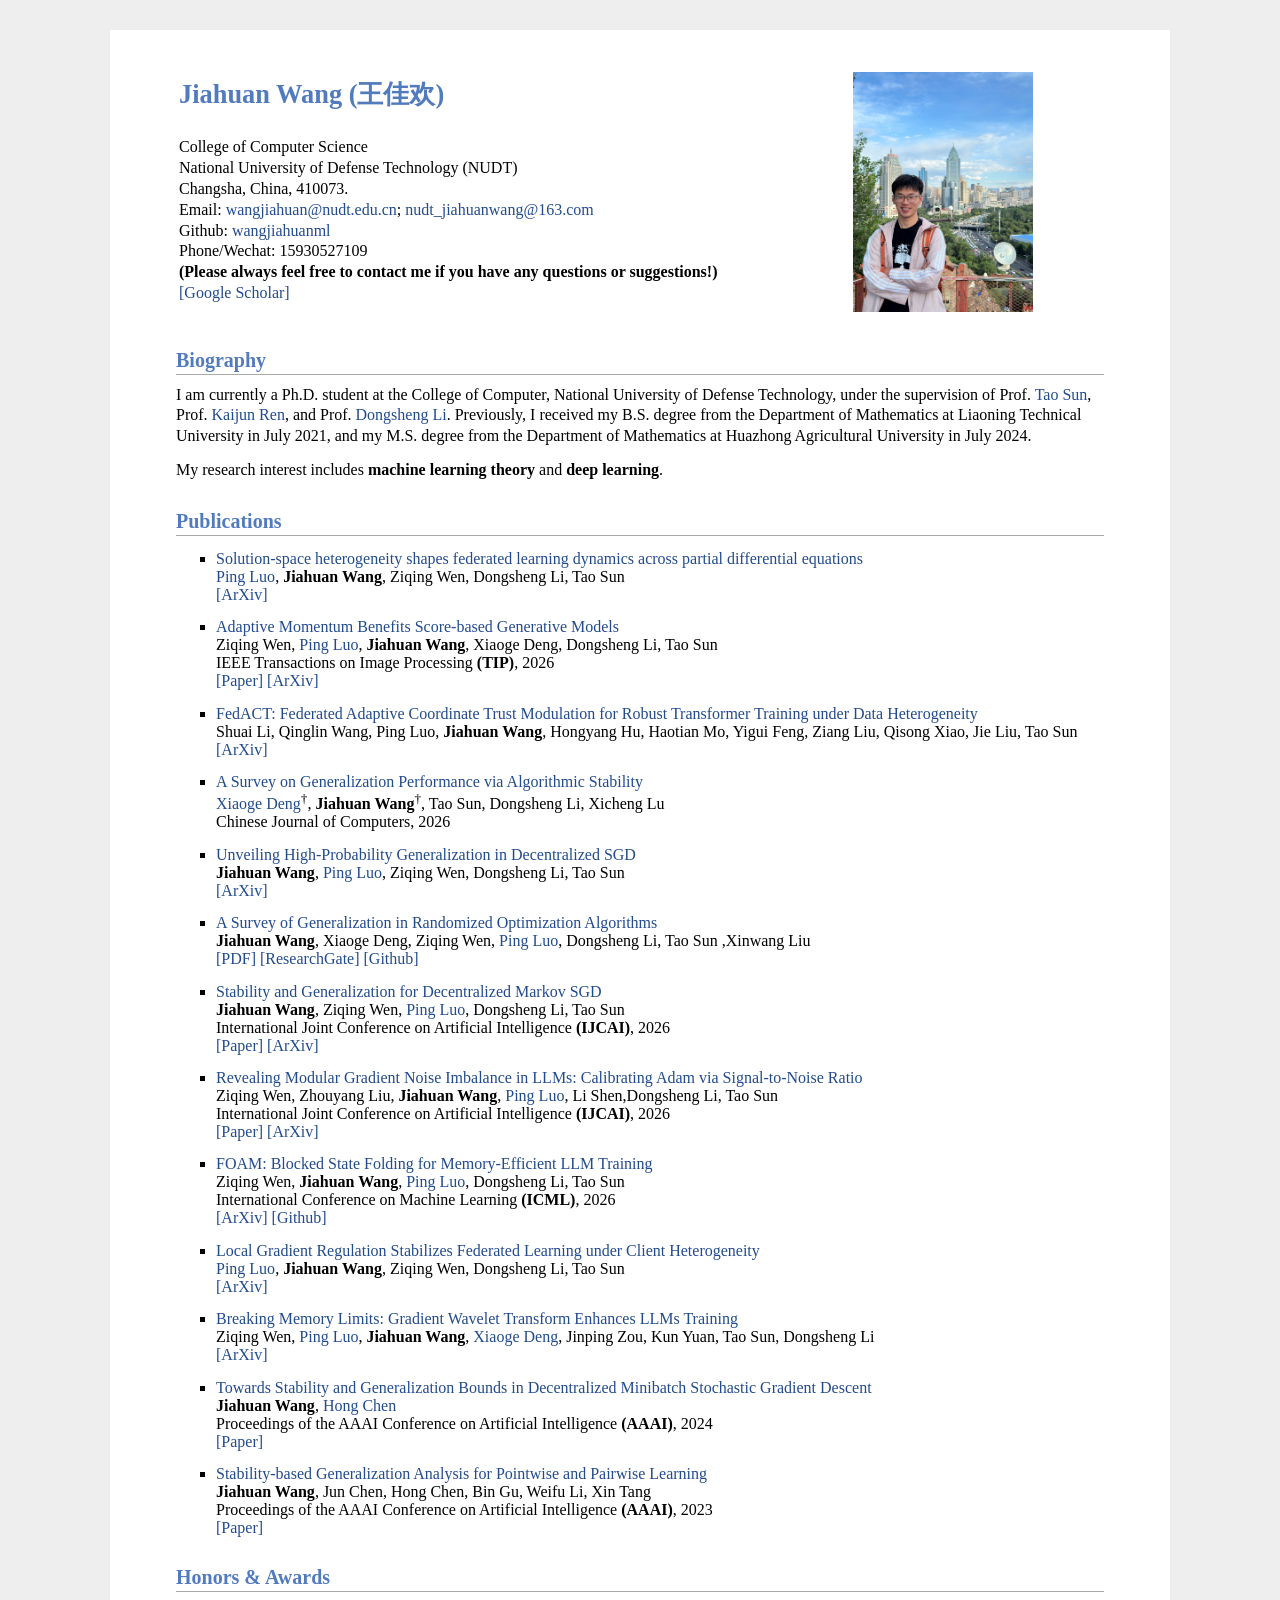
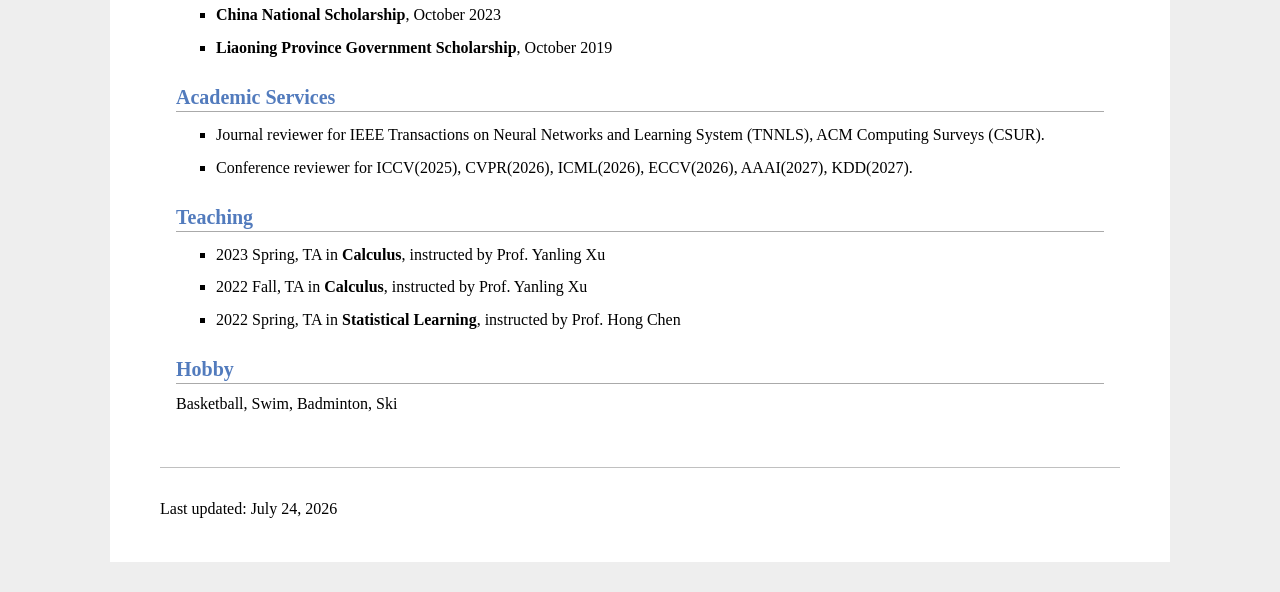
==== index.html @ 077b27b8 "Update index.html" ====
<html>

<head>
	<meta http-equiv="Content-Type" content="text/html; charset=utf-8">
	<meta name="description" content="Home page of Jiahuan Wang">
	<link rel="stylesheet" href="./files/jemdoc.css" type="text/css">
	<title>Jiahuan Wang (王佳欢) - Homepage @NUDT</title>
	<link rel="icon" href="./files/PDL-7.png" type="image/png">
</head>


<body>
	
<div id="layout-content" style="margin-top:25px">

<table><tbody><tr>
    <td width="670">
        <div id="toptitle"><h1>Jiahuan Wang (王佳欢)&nbsp;</h1></div>
        <p>
            College of Computer Science <br>
            National University of Defense Technology (NUDT)<br>
            Changsha, China, 410073. <br>
            Email:  <a href="mailto:wangjiahuan@nudt.edu.cn">wangjiahuan@nudt.edu.cn</a>; <a href="mailto:nudt_jiahuanwang@163.com">nudt_jiahuanwang@163.com</a><br> 
            Github: <a href="https://github.com/wangjiahuanml">wangjiahuanml</a> <br>
            Phone/Wechat: 15930527109 <br>
            <strong> (Please always feel free to contact me if you have any questions or suggestions!) </strong><br>
            <a href="https://scholar.google.com.hk/citations?user=FVa-kdYAAAAJ&hl=zh-CN">[Google Scholar]</a> <br>
        </p>
    </td>

    <td><img src="./files/profile.png" border="0" width="180"></td>
</tr></tbody></table>


<h2>Biography</h2>
    <p> I am currently a Ph.D. student at the College of Computer, National University of Defense Technology, under the supervision of Prof. <a href="https://nudtsuntao1991.github.io">Tao Sun</a>, Prof. <a href="https://www.researchgate.net/profile/Kaijun-Ren"> Kaijun Ren</a>, and Prof. <a href="https://scholar.google.com/citations?user=_WrK108AAAAJ&hl=en"> Dongsheng Li</a>. 
	Previously, I received my B.S. degree from the Department of Mathematics at Liaoning Technical University in July 2021, and my M.S. degree from the Department of Mathematics at Huazhong Agricultural University in July 2024.</p>
    <p>My research interest includes <strong>machine learning theory</strong> and <strong>deep learning</strong>. </p>


<h2>Publications</h2>
<ul>
	<li>
        <a href=''>Solution-space heterogeneity shapes federated learning dynamics across partial differential equations </a> <br>
	<a href="https://nudtpingluo.github.io/"> Ping Luo</a>, <strong>Jiahuan Wang</strong>, Ziqing Wen, Dongsheng Li, Tao Sun  <br>
	<a href='https://arxiv.org/pdf/2609.05012'>[ArXiv]</a>
    </li>
	<li>
        <a href=''>Adaptive Momentum Benefits Score-based Generative Models </a> <br>
	Ziqing Wen, <a href="https://nudtpingluo.github.io/"> Ping Luo</a>, <strong>Jiahuan Wang</strong>, Xiaoge Deng, Dongsheng Li, Tao Sun  <br>
	IEEE Transactions on Image Processing <strong>(TIP)</strong>, 2026 <br>
	 <a href='https://ieeexplore.ieee.org/document/11683002'>[Paper]</a> <a href='https://arxiv.org/pdf/2405.13726'>[ArXiv]</a>
    </li>
	<li>
        <a href=''>FedACT: Federated Adaptive Coordinate Trust Modulation for Robust Transformer Training under Data Heterogeneity</a> <br>
	 Shuai Li, Qinglin Wang, Ping Luo, <strong>Jiahuan Wang</strong>, Hongyang Hu, Haotian Mo, Yigui Feng, Ziang Liu, Qisong Xiao, Jie Liu, Tao Sun<br>
     <a href='https://arxiv.org/pdf/2607.03763'>[ArXiv]</a>
    </li>
    <li>
        <a href=''>A Survey on Generalization Performance via Algorithmic Stability </a> <br>
	 <a href="https://xiaogdeng.github.io"> Xiaoge Deng</a><sup>†</sup>, <strong>Jiahuan Wang</strong><sup>†</sup>, Tao Sun, Dongsheng Li, Xicheng Lu<br>
     Chinese Journal of Computers, 2026 <br>
    </li>
	<li>
        <a href=''>Unveiling High-Probability Generalization in Decentralized SGD </a> <br>
	 <strong>Jiahuan Wang</strong>, <a href="https://nudtpingluo.github.io/"> Ping Luo</a>, Ziqing Wen, Dongsheng Li, Tao Sun  <br>
	<a href='https://arxiv.org/pdf/2605.10205'>[ArXiv]</a>
    </li>
	<li>
        <a href=''>A Survey of Generalization in Randomized Optimization Algorithms</a> <br>
	 <strong>Jiahuan Wang</strong>, Xiaoge Deng, Ziqing Wen, <a href="https://nudtpingluo.github.io/"> Ping Luo</a>, Dongsheng Li, Tao Sun ,Xinwang Liu<br>
	 <a href='./paper/survey_randomized_optimization_generalization.pdf'>[PDF]</a>
     <a href='https://www.researchgate.net/publication/404478137_A_Survey_of_Generalization_in_Randomized_Optimization_Algorithms'>[ResearchGate]</a>
	<a href='https://github.com/WangJiaHuanML/Awesome-Generalization-Randomized-Optimization'>[Github]</a>
    </li>
	<li>
        <a href=''>Stability and Generalization for Decentralized Markov SGD </a> <br>
	 <strong>Jiahuan Wang</strong>, Ziqing Wen, <a href="https://nudtpingluo.github.io/"> Ping Luo</a>, Dongsheng Li, Tao Sun  <br>
	International Joint Conference on Artificial Intelligence <strong>(IJCAI)</strong>, 2026 <br>
	<a href='https://ijcai-preprints.s3.us-west-1.amazonaws.com/2026/959.pdf'>[Paper]</a> <a href='https://arxiv.org/pdf/2605.01701'>[ArXiv]</a>
    </li>
	<li>
        <a href=''>Revealing Modular Gradient Noise Imbalance in LLMs: Calibrating Adam via Signal-to-Noise Ratio </a> <br>
	Ziqing Wen, Zhouyang Liu, <strong>Jiahuan Wang</strong>, <a href="https://nudtpingluo.github.io/"> Ping Luo</a>,  Li Shen,Dongsheng Li, Tao Sun  <br>
	International Joint Conference on Artificial Intelligence <strong>(IJCAI)</strong>, 2026 <br>
	<a href='https://ijcai-preprints.s3.us-west-1.amazonaws.com/2026/964.pdf'>[Paper]</a> <a href='https://arxiv.org/pdf/2605.05794'>[ArXiv]</a>
    </li>
	<li>
        <a href=''>FOAM: Blocked State Folding for Memory-Efficient LLM Training</a> <br>
	Ziqing Wen, <strong>Jiahuan Wang</strong>, <a href="https://nudtpingluo.github.io/"> Ping Luo</a>, Dongsheng Li, Tao Sun  <br>
		International Conference on Machine Learning <strong>(ICML)</strong>, 2026 <br>
	<a href='https://www.arxiv.org/pdf/2512.07112'>[ArXiv]</a> <a href='https://github.com/zqOuO/FOAM'>[Github]</a>
    </li>
	
	<li>
        <a href=''>Local Gradient Regulation Stabilizes Federated Learning under Client Heterogeneity </a> <br>
	<a href="https://nudtpingluo.github.io/"> Ping Luo</a>, <strong>Jiahuan Wang</strong>, Ziqing Wen, Dongsheng Li, Tao Sun  <br>
	<a href='https://arxiv.org/pdf/2601.03584v1'>[ArXiv]</a>
    </li>
	
    <li>
        <a href=''>Breaking Memory Limits: Gradient Wavelet Transform Enhances LLMs Training</a> <br>
	Ziqing Wen, <a href="https://nudtpingluo.github.io/"> Ping Luo</a>, <strong>Jiahuan Wang</strong>, <a href="https://xiaogdeng.github.io"> Xiaoge Deng</a>, Jinping Zou, Kun Yuan, Tao Sun, Dongsheng Li <br>
	<a href='https://arxiv.org/abs/2501.07237'>[ArXiv]</a>
    </li>
    <li>
        <a href=''>Towards Stability and Generalization Bounds in Decentralized Minibatch Stochastic Gradient Descent</a> <br>
        <strong>Jiahuan Wang</strong>, <a href="https://chenhongml.github.io"> Hong Chen</a> <br>
        Proceedings of the AAAI Conference on Artificial Intelligence <strong>(AAAI)</strong>, 2024 <br>
	<a href='https://ojs.aaai.org/index.php/AAAI/article/view/29477'>[Paper]</a>
    </li>
    <li>
        <a href=''>Stability-based Generalization Analysis for Pointwise and Pairwise Learning</a> <br>
        <strong>Jiahuan Wang</strong>, Jun Chen, Hong Chen, Bin Gu, Weifu Li, Xin Tang <br>
        Proceedings of the AAAI Conference on Artificial Intelligence <strong>(AAAI)</strong>, 2023 <br>
        <a href='https://ojs.aaai.org/index.php/AAAI/article/view/26205'>[Paper]</a>
    </li>
</ul>


<h2>Honors & Awards</h2>
<ul>
<li><strong>China National Scholarship</strong>, October 2023</li>
<li><strong>Liaoning Province Government Scholarship</strong>, October 2019</li>
</ul>

<h2>Academic Services</h2>
<ul>
<li> Journal reviewer for IEEE Transactions on Neural Networks and Learning System (TNNLS), ACM Computing Surveys (CSUR).</li>
<li> Conference reviewer for ICCV(2025), CVPR(2026), ICML(2026), ECCV(2026), AAAI(2027), KDD(2027). </li>
</ul>

<h2>Teaching</h2>
<ul>
<li>2023 Spring, TA in <strong>Calculus</strong>, instructed by Prof. Yanling Xu<br></li>
<li>2022 Fall, TA in <strong>Calculus</strong>, instructed by Prof. Yanling Xu <br></li>
<li>2022 Spring, TA in <strong>Statistical Learning</strong>, instructed by Prof. Hong Chen<br></li>
</ul>

<h2>Hobby</h2>
 <p>Basketball, Swim, Badminton, Ski</p>

</div>

<div id="footer">
	<div id="footer-text"></div>
</div>
<p style="margin-top:30px;">Last updated: July 24, 2026</p>
</body>

</html>
---- files/jemdoc.css ----
/* Default css file for jemdoc. */

table#tlayout {
    border: none;
    border-collapse: separate;
    background: white;
}
/*
body {
	background: white;
	padding-bottom: 8px;
	margin: 0;
}
*/
html {
  background-color: #eeeeee; 
}

body { 
  font-family: Georgia, serif;
  color: #000;
  background-color: #ffffff; 
  text-align:left; /* for IE */
  margin-top: 30px; 
  margin-bottom: 30px;
  margin-left: auto;
  margin-right: auto;
  padding-left:  50px;
  padding-right: 50px;
  padding-top: 10px;
  padding-bottom: 30px;
  max-width: 960px;
}

#layout-menu {
	background: #f6f6f6;
	border: 1px solid #dddddd;
	padding-top: 0.5em;
	padding-left: 8px;
	padding-right: 8px;
	font-size: 1.0em;
	width: auto;
	white-space: nowrap;
    text-align: left;
    vertical-align: top;
}

#layout-menu td {
	background: #f4f4f4;
    vertical-align: top;
}

#layout-content {
	padding-top: 0.0em;
	padding-left: 1.0em;
	padding-right: 1.0em;
    border: none;
    background: white;
    text-align: left;
    vertical-align: top;
}

#layout-menu a {
	line-height: 1.5em;
	margin-left: 0.5em;
}

tt {
    background: #ffffdd;
}

pre, tt {
	font-size: 90%;
	font-family: monaco, monospace;
}

a, a > tt {
	color: #224b8d;
	text-decoration: none;
}

a:hover {
	border-bottom: 1px gray dotted;
}

#layout-menu a.current:link, #layout-menu a.current:visited {
	color: #022b6d;
	border-bottom: 1px gray solid;
}
#layout-menu a:link, #layout-menu a:visited, #layout-menu a:hover {
	color: #527bbd;
	text-decoration: none;
}
#layout-menu a:hover {
	text-decoration: none;
}

div.menu-category {
	border-bottom: 1px solid gray;
	margin-top: 0.8em;
	padding-top: 0.2em;
	padding-bottom: 0.1em;
	font-weight: bold;
}

div.menu-item {
	padding-left: 16px;
	text-indent: -16px;
}

div#toptitle {
	padding-bottom: 0.2em;
	margin-bottom: 1.5em;
	/*border-bottom: 3px double gray;*/
}

/* Reduce space if we begin the page with a title. */
div#toptitle + h2, div#toptitle + h3 {
	margin-top: 0em;
}

div#subtitle {
	margin-top: 0.0em;
	margin-bottom: 0.0em;
	padding-top: 0em;
	padding-bottom: 0.1em;
}

em {
	font-style: italic;
}

strong {
	font-weight: bold;
}


h1, h2, h3 {
	color: #527bbd;
	margin-top: 0.7em;
	margin-bottom: 0.5em;
	padding-bottom: 0.2em;
	line-height: 1.0;
	padding-top: 0.5em;
	border-bottom: 1px solid #aaaaaa;
}

h1 {
	font-size: 165%;
	padding-bottom: 0.3em;
}

h2 {
	padding-top: 0.8em;
	font-size: 125%;
}

h2 + h3 {
    padding-top: 0.2em;
}

h3 {
	font-size: 110%;
	border-bottom: none;
}

p {
	margin-top: 0.0em;
	margin-bottom: 0.8em;
	padding: 0;
	line-height: 1.3;
}

pre {
	padding: 0;
	margin: 0;
}

div#footer {
	font-size: small;
	border-top: 1px solid #c0c0c0;
	padding-top: 0.1em;
	margin-top: 4.0em;
	color: #c0c0c0;
}

div#footer a {
	color: #80a0b0;
}

div#footer-text {
	float: left;
	padding-bottom: 8px;
}

ul, ol, dl {
	margin-top: 0.2em;
	padding-top: 0;
	margin-bottom: 0.8em;
}

dt {
	margin-top: 0.5em;
	margin-bottom: 0;
}

dl {
	margin-left: 20px;
}

dd {
	color: #222222;
}

dd > *:first-child {
	margin-top: 0;
}

ul {
	list-style-position: outside;
	list-style-type: square;
}

p + ul, p + ol {
	margin-top: -0.5em;
}

li {
	margin-top:0.9em;
}

ol {
	list-style-position: outside;
	list-style-type: decimal;
}

li p, dd p {
	margin-bottom: 0.3em;
}


ol ol {
	list-style-type: lower-alpha;
}

ol ol ol {
	list-style-type: lower-roman;
}

p + div.codeblock {
	margin-top: -0.6em;
}

div.codeblock, div.infoblock {
	margin-right: 0%;
	margin-top: 1.2em;
	margin-bottom: 1.3em;
}

div.blocktitle {
	font-weight: bold;
	color: #cd7b62;
	margin-top: 1.2em;
	margin-bottom: 0.1em;
}

div.blockcontent {
	border: 1px solid silver;
	padding: 0.3em 0.5em;
}

div.infoblock > div.blockcontent {
	background: #ffffee;
}

div.blockcontent p + ul, div.blockcontent p + ol {
	margin-top: 0.4em;
}

div.infoblock p {
	margin-bottom: 0em;
}

div.infoblock li p, div.infoblock dd p {
	margin-bottom: 0.5em;
}

div.infoblock p + p {
	margin-top: 0.8em;
}

div.codeblock > div.blockcontent {
	background: #f6f6f6;
}

span.pycommand {
	color: #000070;
}

span.statement {
	color: #008800;
}
span.builtin {
	color: #000088;
}
span.special {
	color: #990000;
}
span.operator {
	color: #880000;
}
span.error {
	color: #aa0000;
}
span.comment, span.comment > *, span.string, span.string > * {
	color: #606060;
}

@media print {
	#layout-menu { display: none; }
}

#fwtitle {
	margin: 2px;
}

#fwtitle #toptitle {
	padding-left: 0.5em;
	margin-bottom: 0.5em;
}

#layout-content h1:first-child, #layout-content h2:first-child, #layout-content h3:first-child {
	margin-top: -0.7em;
}

div#toptitle h1, #layout-content div#toptitle h1 {
	margin-bottom: 0.0em;
	padding-bottom: 0.1em;
	padding-top: 0;
	margin-top: 0.5em;
	border-bottom: none;
}

img.eq {
	padding: 0;
	padding-left: 0.1em;
	padding-right: 0.1em;
	margin: 0;
}

img.eqwl {
	padding-left: 2em;
	padding-top: 0.6em;
	padding-bottom: 0.2em;
	margin: 0;
}

table + table {
    margin-top: 1em;
}

tr.heading {
    font-weight: bold;
    border-bottom: 2px solid black;
}

img {
    border: none;
}

table.imgtable, table.imgtable td {
    border: none;
    text-align: left;
}

#top-banner {
  position: fixed;
  top: 0;
  left: 0;
  right: 0;
  height: 60px;
  background-color: #ffffff;
  border-bottom: 1px solid #ccc;
  display: flex;
  align-items: center;
  padding: 0 25px;
  z-index: 9999;
  font-family: Georgia, serif;
}

#top-banner img {
  height: 40px;
  margin-right: 15px;
}

#top-banner span {
  font-size: 20px;
  font-weight: bold;
  color: #333;
}
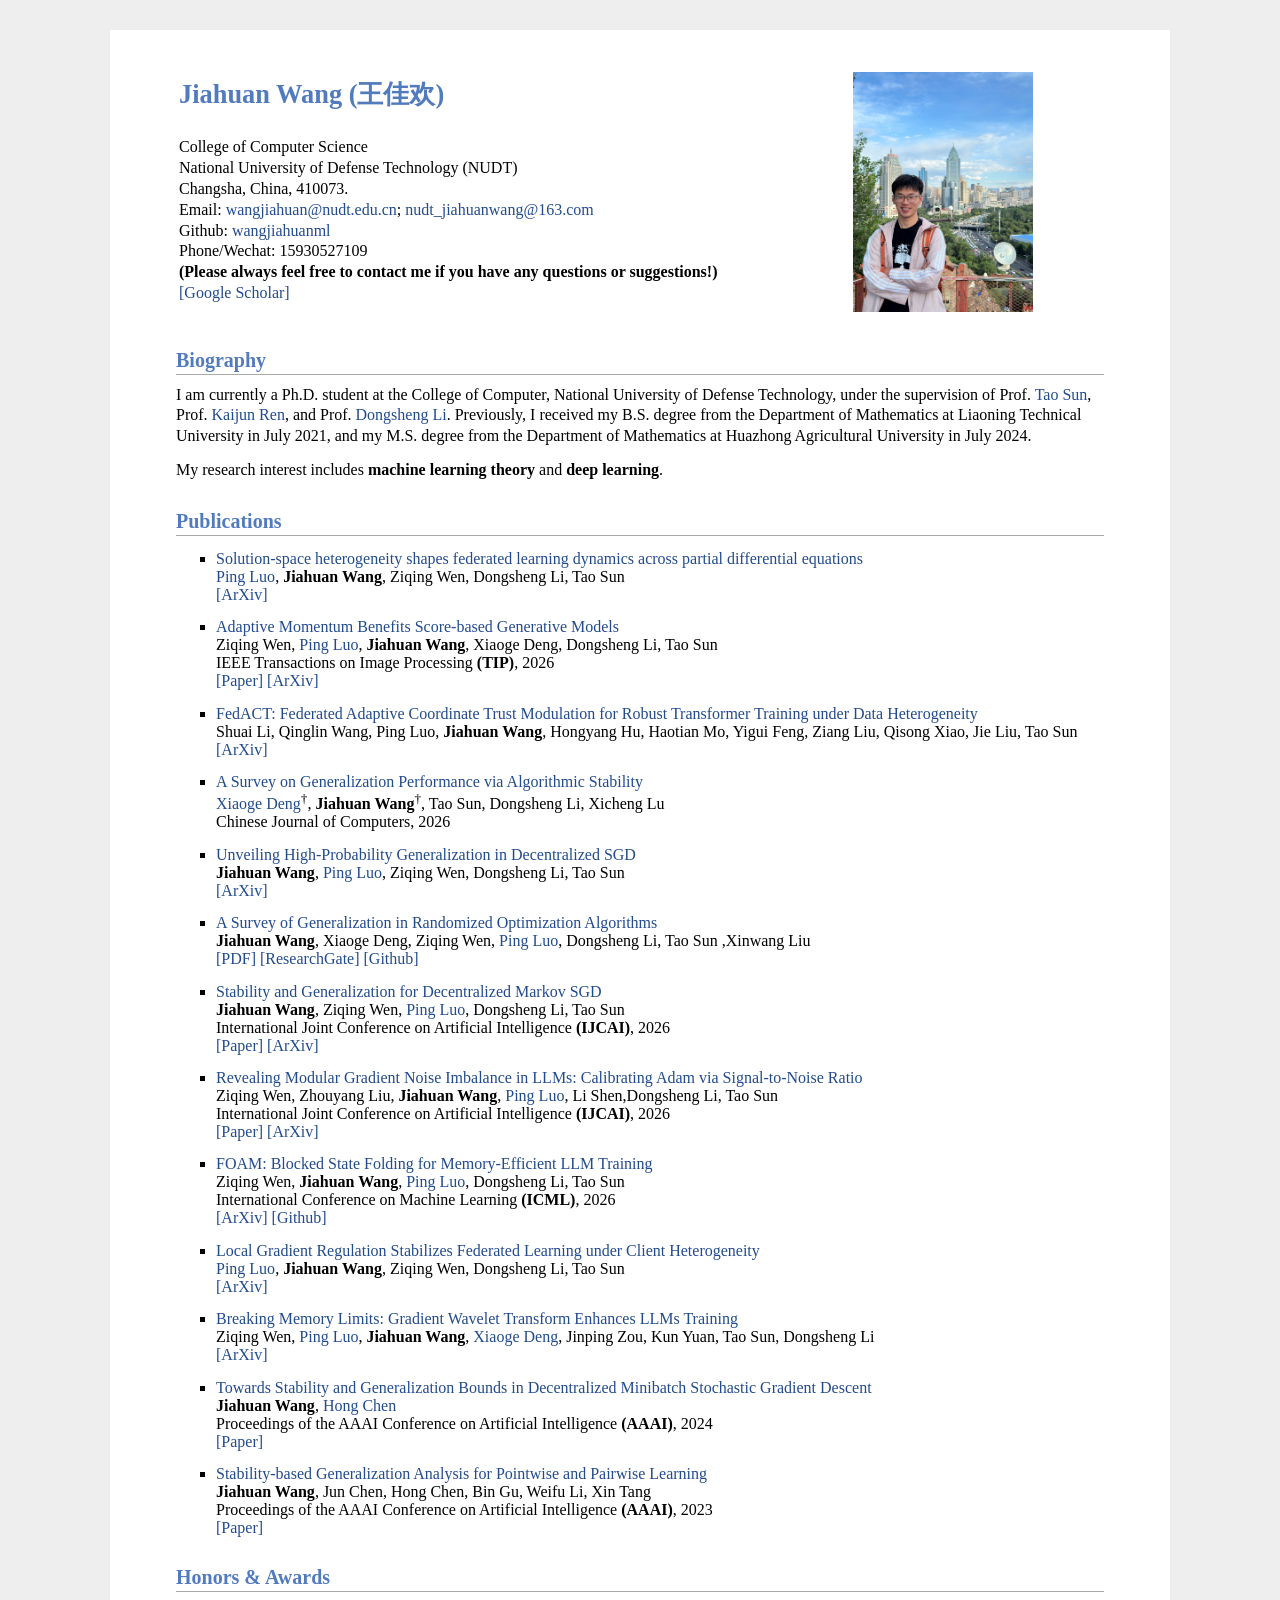
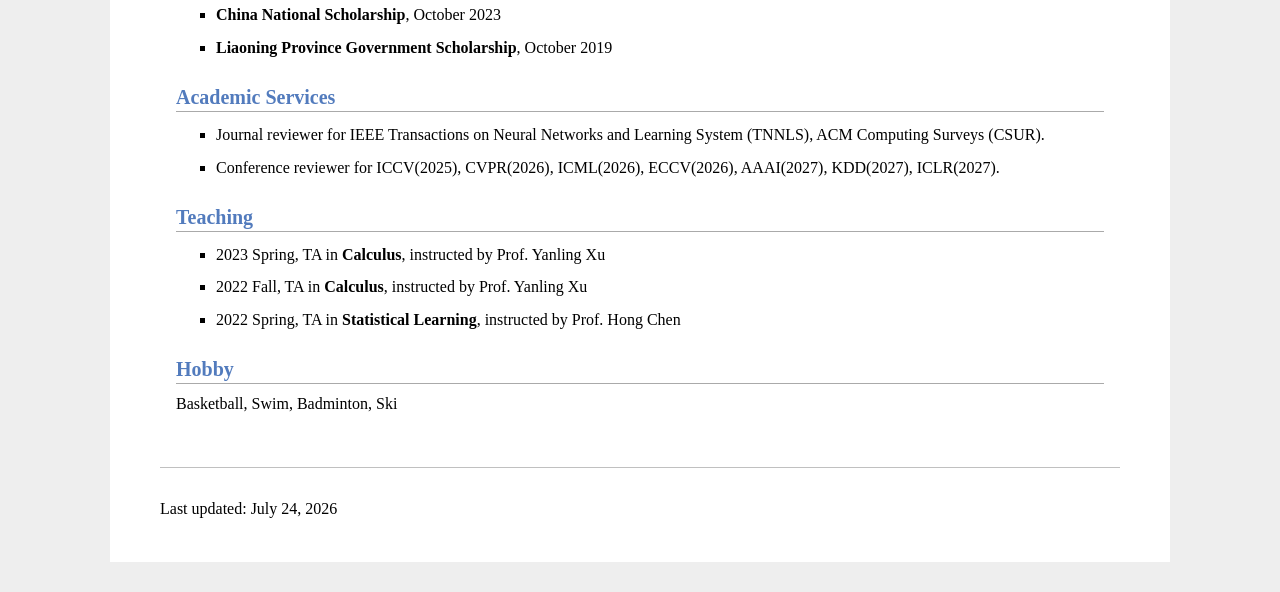
==== commit 4f2938f8: "Update index.html" ====
--- a/index.html
+++ b/index.html
@@ -127,7 +127,7 @@
 <h2>Academic Services</h2>
 <ul>
 <li> Journal reviewer for IEEE Transactions on Neural Networks and Learning System (TNNLS), ACM Computing Surveys (CSUR).</li>
-<li> Conference reviewer for ICCV(2025), CVPR(2026), ICML(2026), ECCV(2026), AAAI(2027), KDD(2027). </li>
+<li> Conference reviewer for ICCV(2025), CVPR(2026), ICML(2026), ECCV(2026), AAAI(2027), KDD(2027), ICLR(2027). </li>
 </ul>
 
 <h2>Teaching</h2>
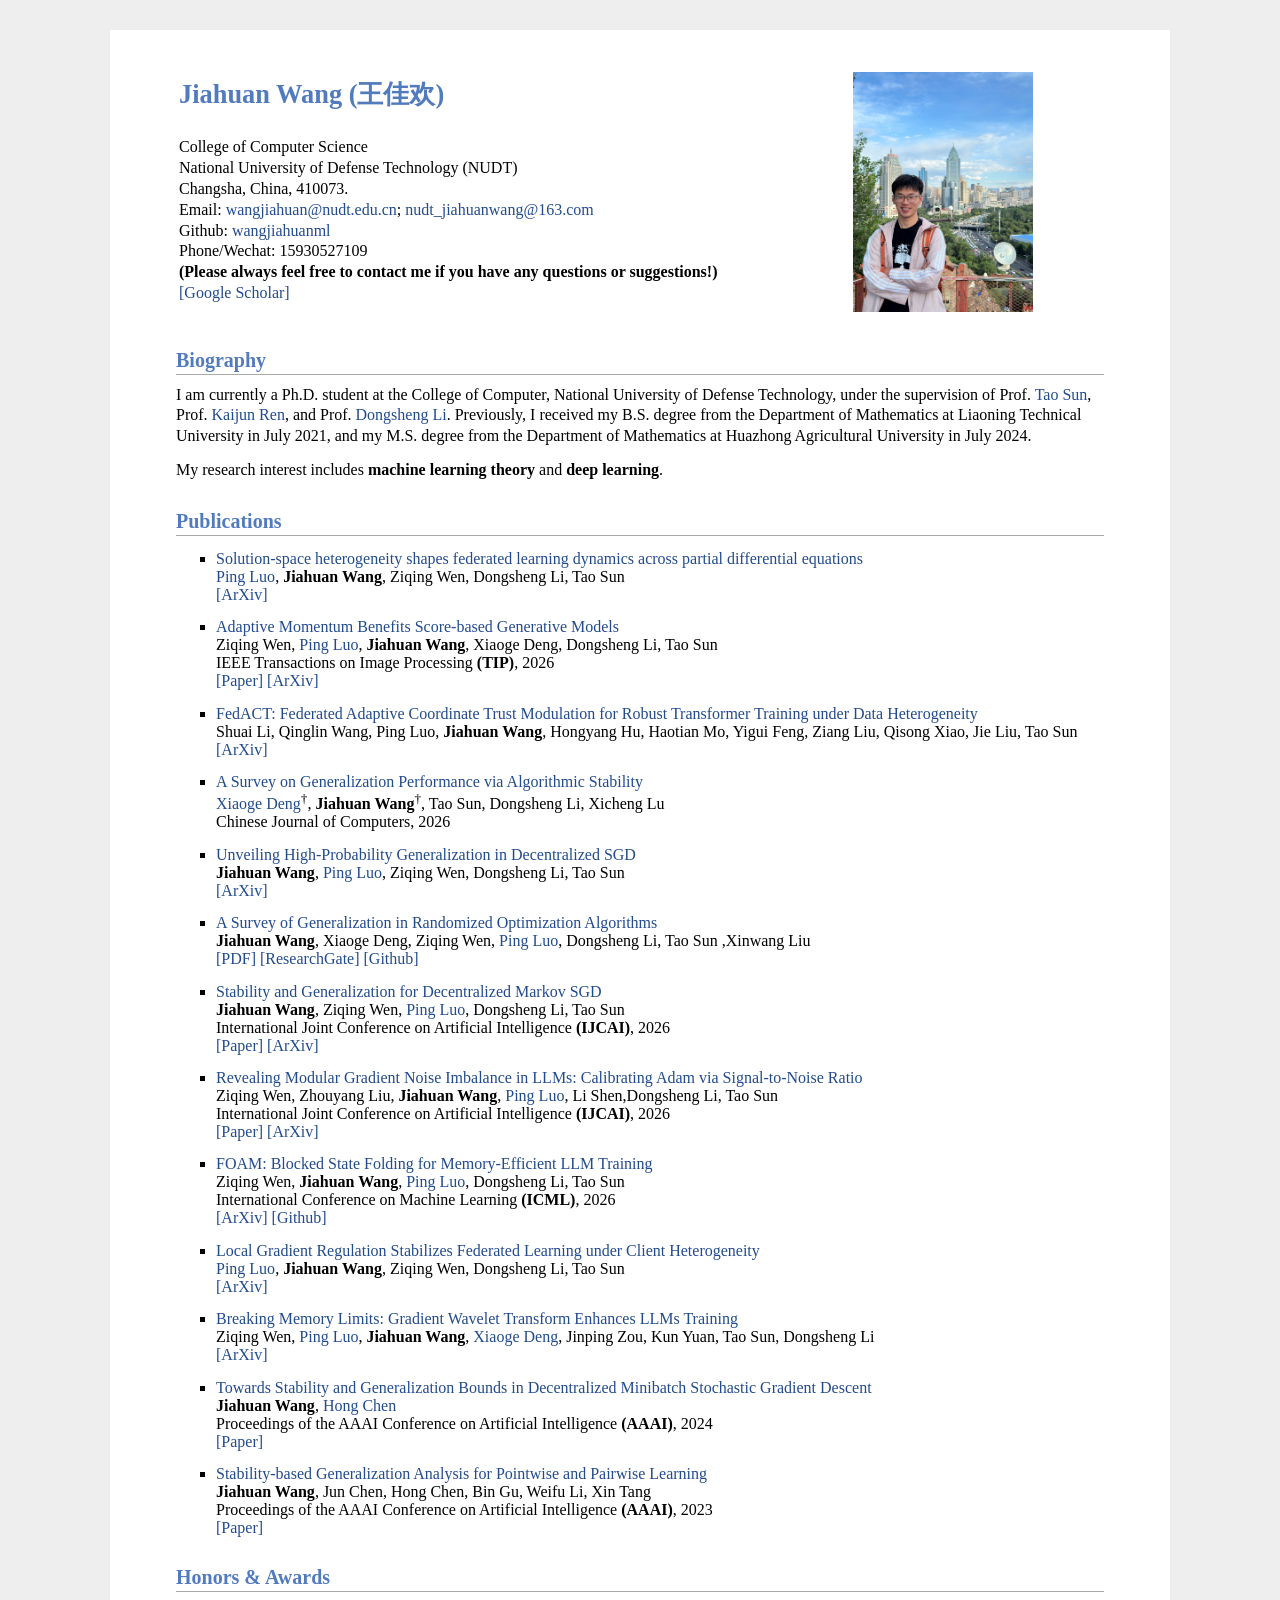
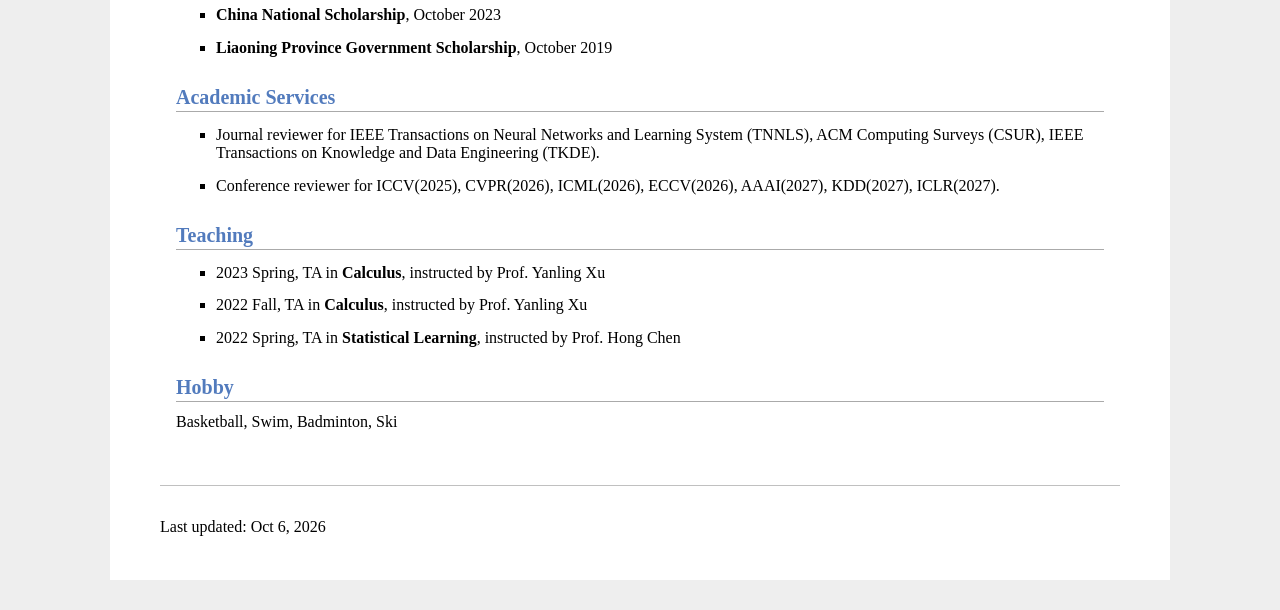
==== commit 43e5f935: "Update index.html" ====
--- a/index.html
+++ b/index.html
@@ -126,7 +126,7 @@
 
 <h2>Academic Services</h2>
 <ul>
-<li> Journal reviewer for IEEE Transactions on Neural Networks and Learning System (TNNLS), ACM Computing Surveys (CSUR).</li>
+<li> Journal reviewer for IEEE Transactions on Neural Networks and Learning System (TNNLS), ACM Computing Surveys (CSUR), IEEE Transactions on Knowledge and Data Engineering (TKDE).</li>
 <li> Conference reviewer for ICCV(2025), CVPR(2026), ICML(2026), ECCV(2026), AAAI(2027), KDD(2027), ICLR(2027). </li>
 </ul>
 
@@ -145,7 +145,7 @@
 <div id="footer">
 	<div id="footer-text"></div>
 </div>
-<p style="margin-top:30px;">Last updated: July 24, 2026</p>
+<p style="margin-top:30px;">Last updated: Oct 6, 2026</p>
 </body>
 
 </html>
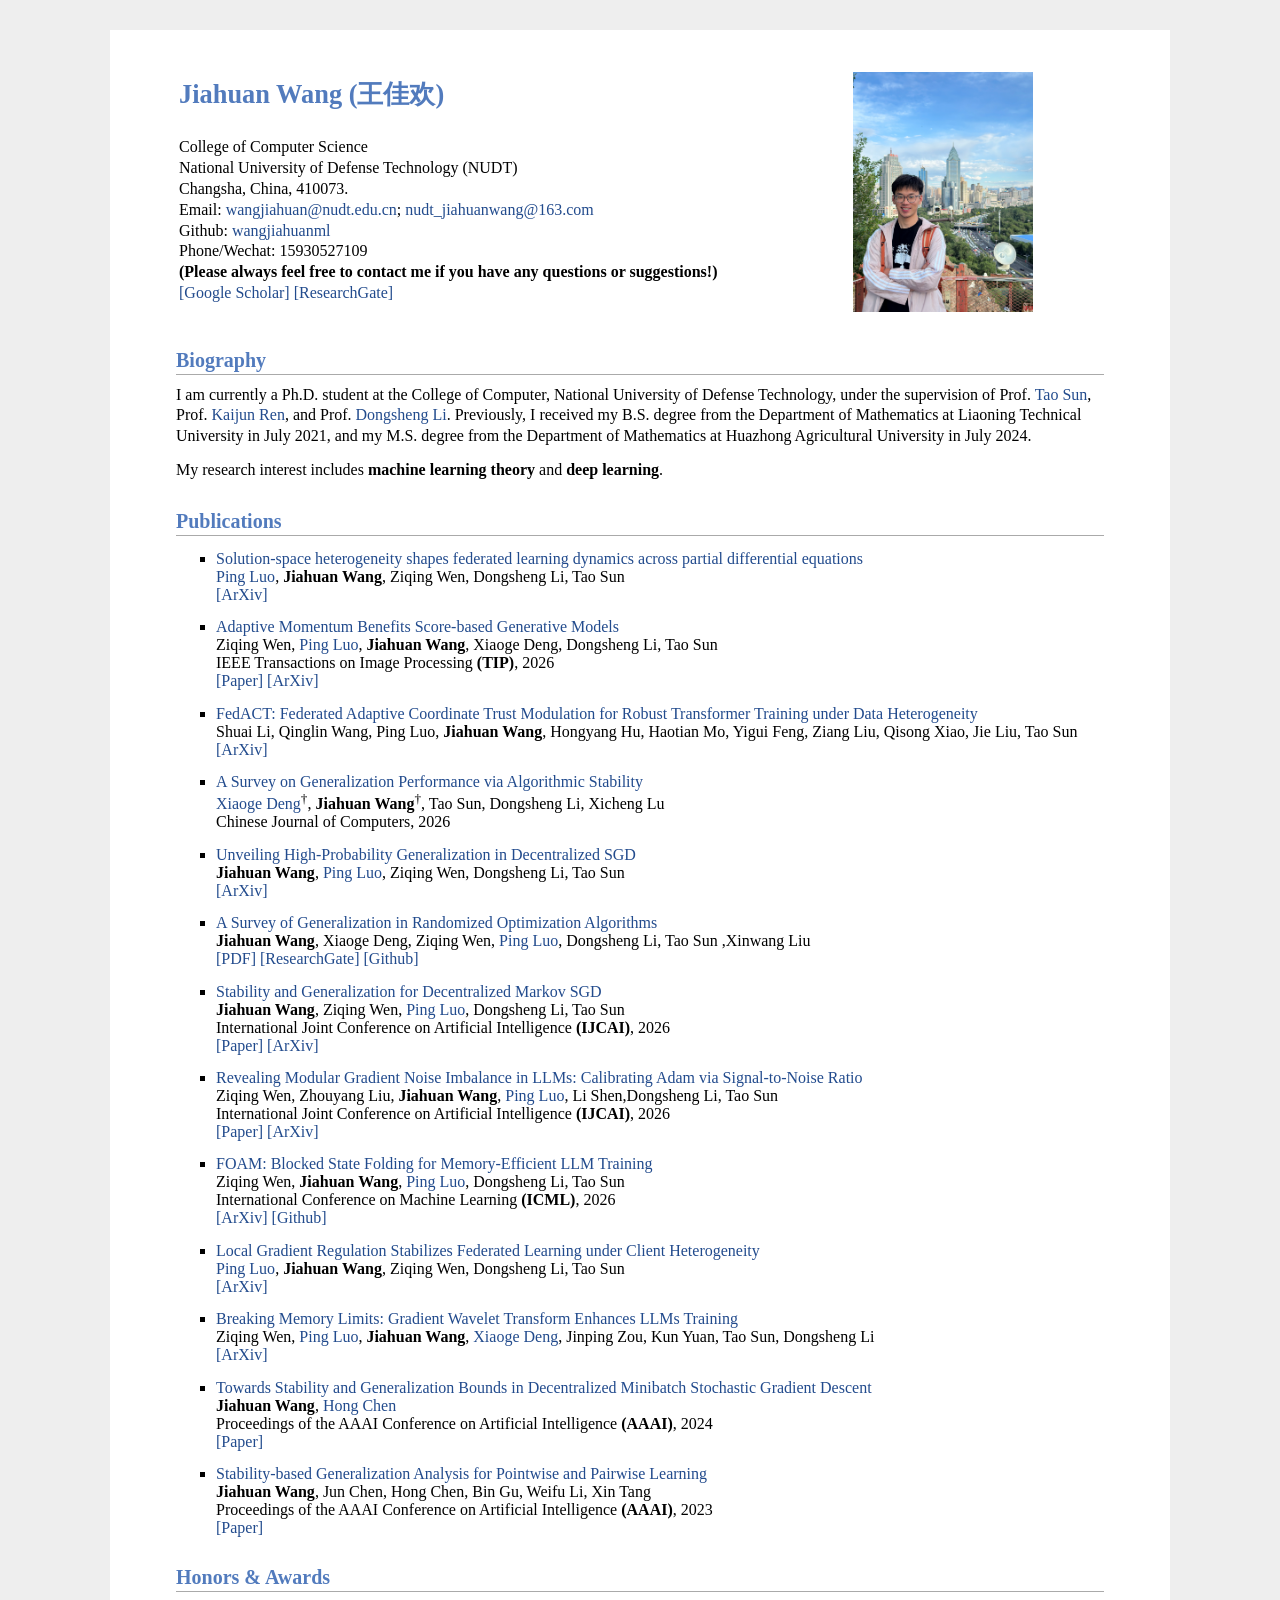
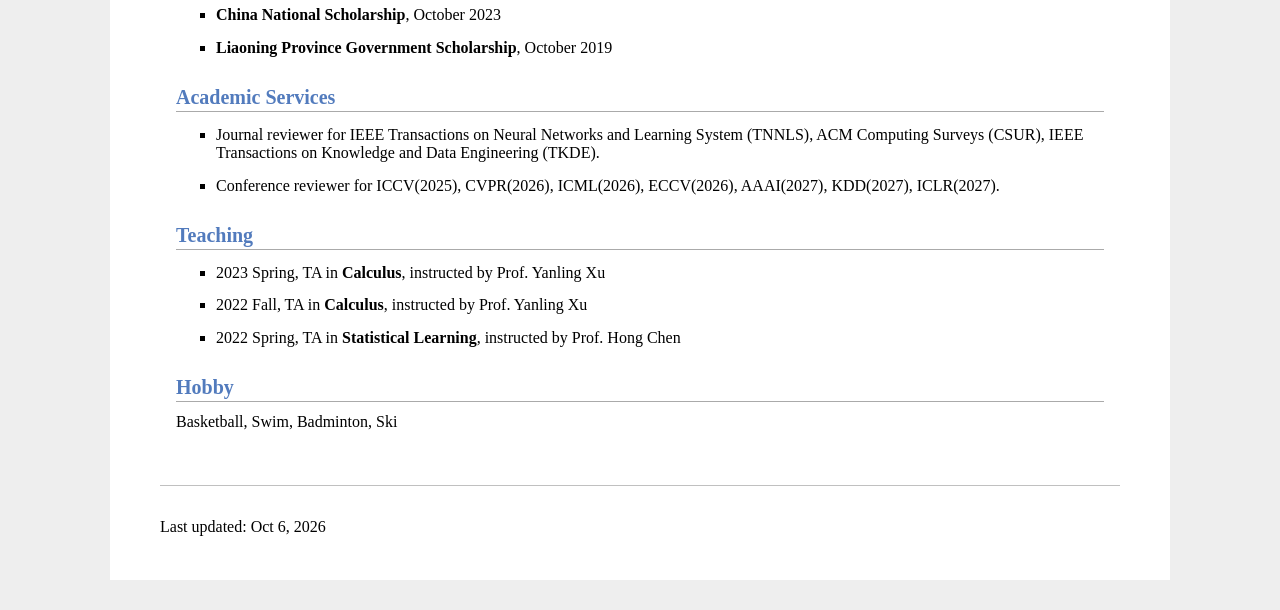
==== commit 97b09907: "Update index.html" ====
--- a/index.html
+++ b/index.html
@@ -24,7 +24,7 @@
             Github: <a href="https://github.com/wangjiahuanml">wangjiahuanml</a> <br>
             Phone/Wechat: 15930527109 <br>
             <strong> (Please always feel free to contact me if you have any questions or suggestions!) </strong><br>
-            <a href="https://scholar.google.com.hk/citations?user=FVa-kdYAAAAJ&hl=zh-CN">[Google Scholar]</a> <br>
+            <a href="https://scholar.google.com.hk/citations?user=FVa-kdYAAAAJ&hl=zh-CN">[Google Scholar]</a>  <a href="https://www.researchgate.net/profile/Jiahuan-Wang-7/research">[ResearchGate]</a> <br> 
         </p>
     </td>
 
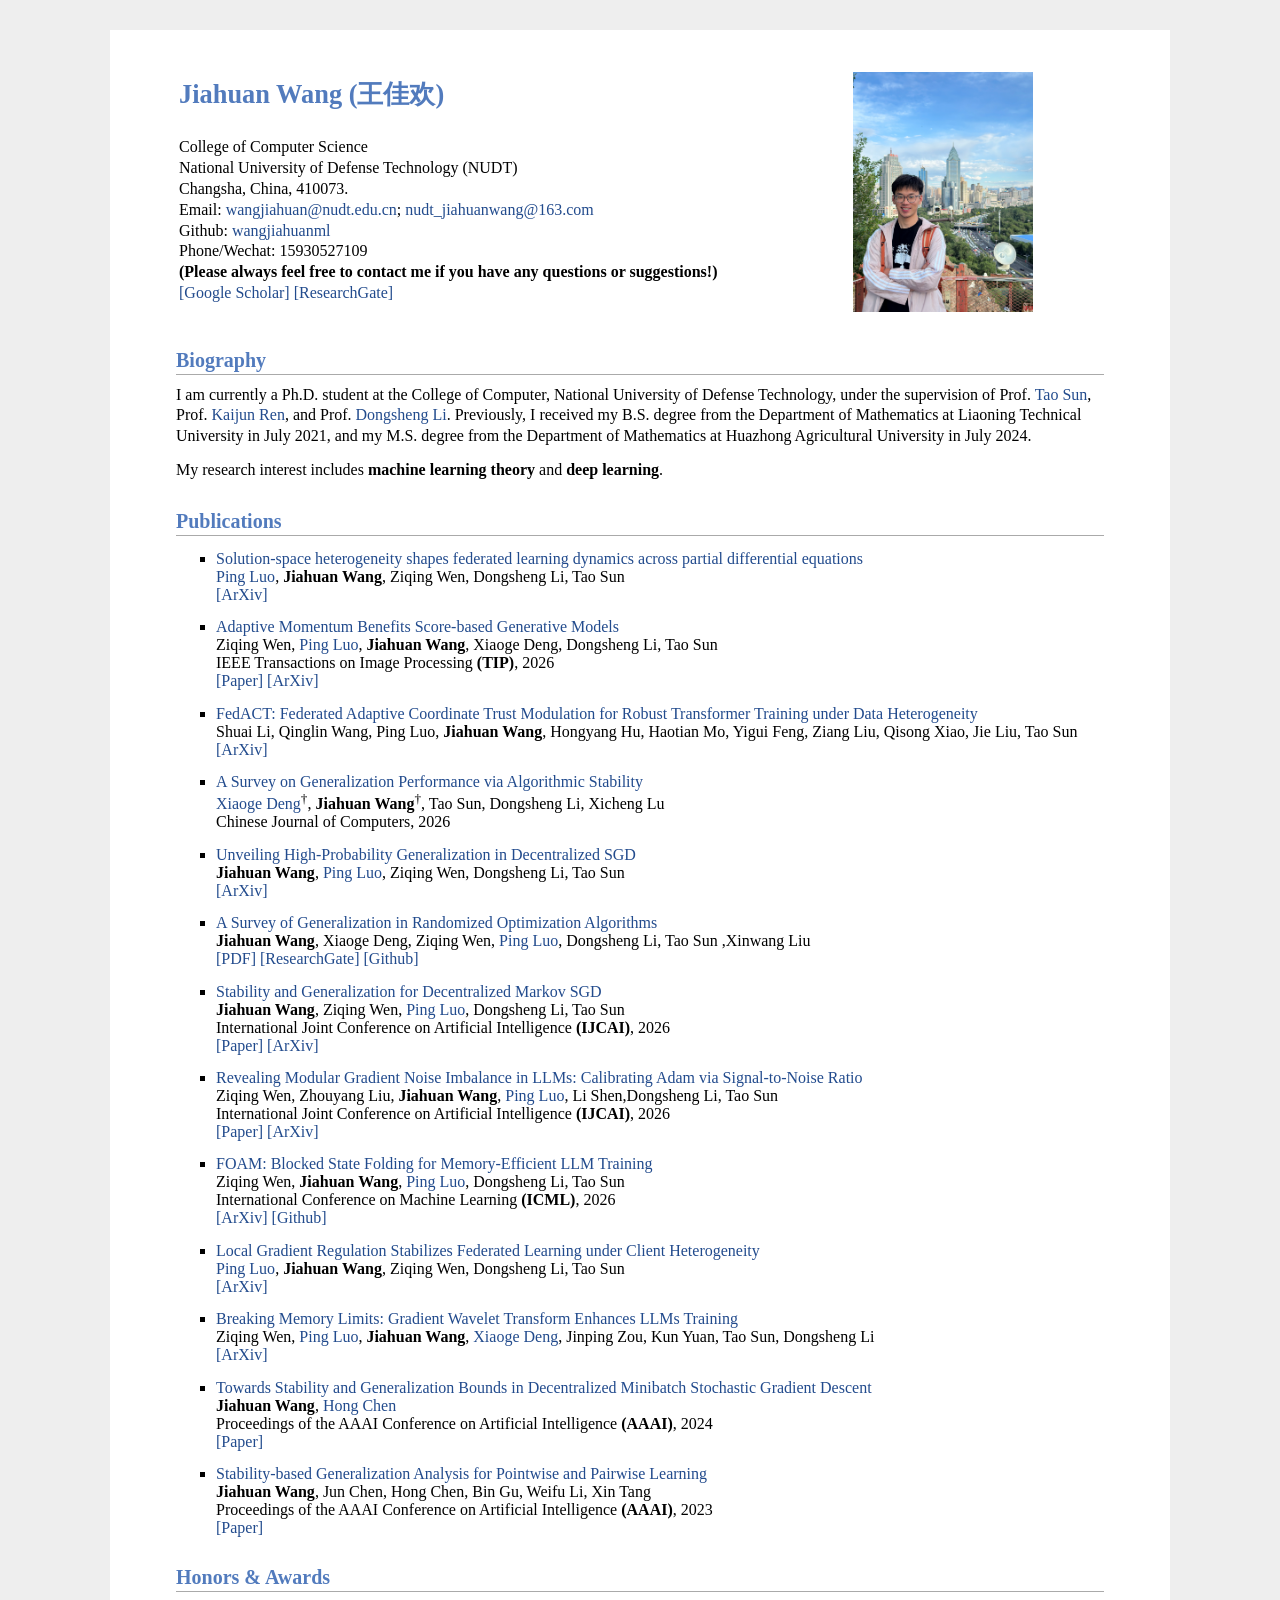
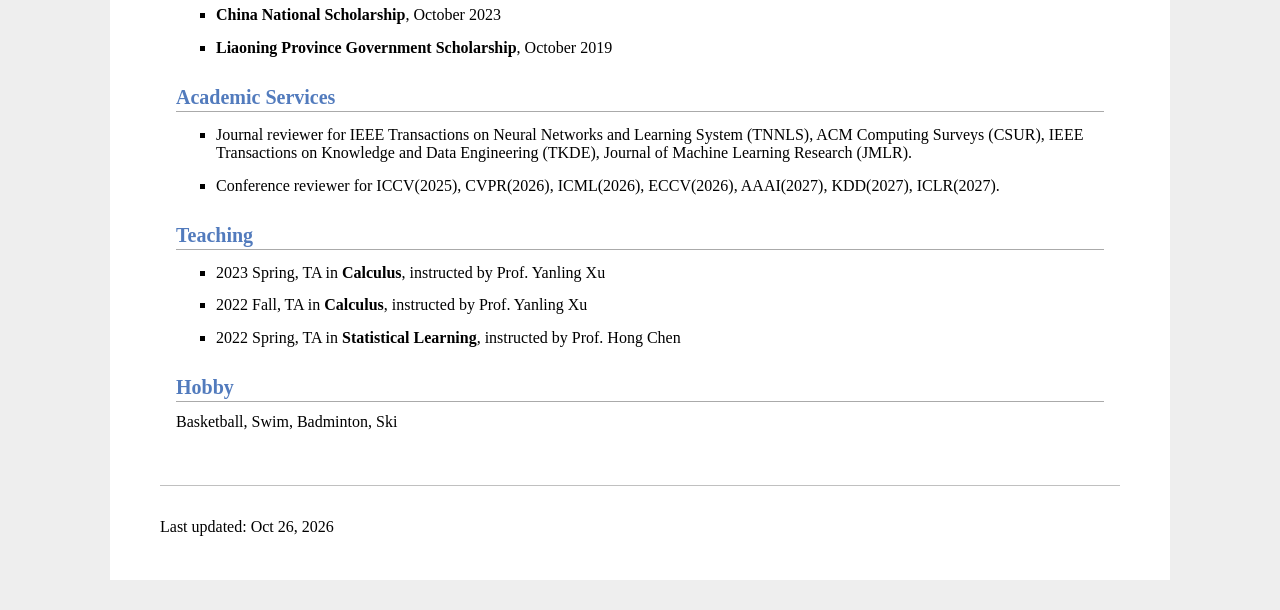
==== commit 8a50dd40: "Update index.html" ====
--- a/index.html
+++ b/index.html
@@ -126,7 +126,7 @@
 
 <h2>Academic Services</h2>
 <ul>
-<li> Journal reviewer for IEEE Transactions on Neural Networks and Learning System (TNNLS), ACM Computing Surveys (CSUR), IEEE Transactions on Knowledge and Data Engineering (TKDE).</li>
+<li> Journal reviewer for IEEE Transactions on Neural Networks and Learning System (TNNLS), ACM Computing Surveys (CSUR), IEEE Transactions on Knowledge and Data Engineering (TKDE), Journal of Machine Learning Research (JMLR).</li>
 <li> Conference reviewer for ICCV(2025), CVPR(2026), ICML(2026), ECCV(2026), AAAI(2027), KDD(2027), ICLR(2027). </li>
 </ul>
 
@@ -145,7 +145,7 @@
 <div id="footer">
 	<div id="footer-text"></div>
 </div>
-<p style="margin-top:30px;">Last updated: Oct 6, 2026</p>
+<p style="margin-top:30px;">Last updated: Oct 26, 2026</p>
 </body>
 
 </html>
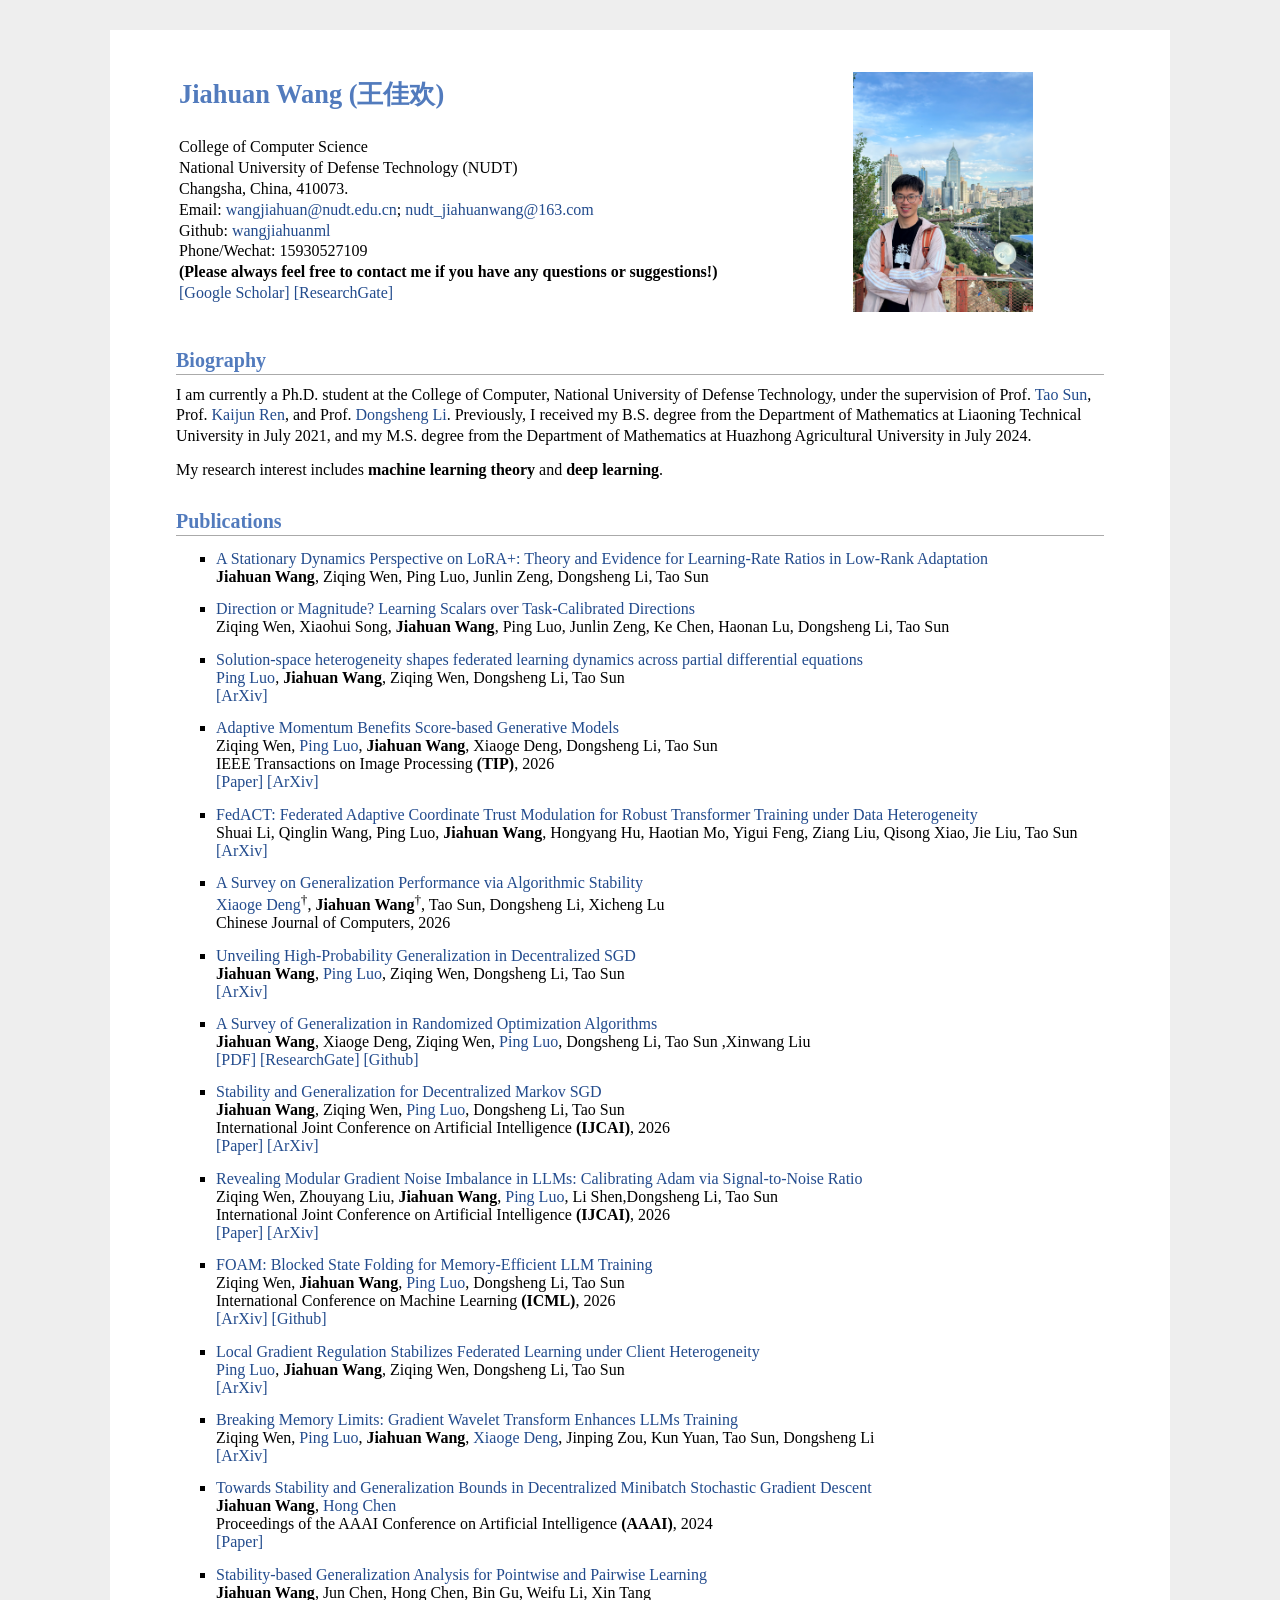
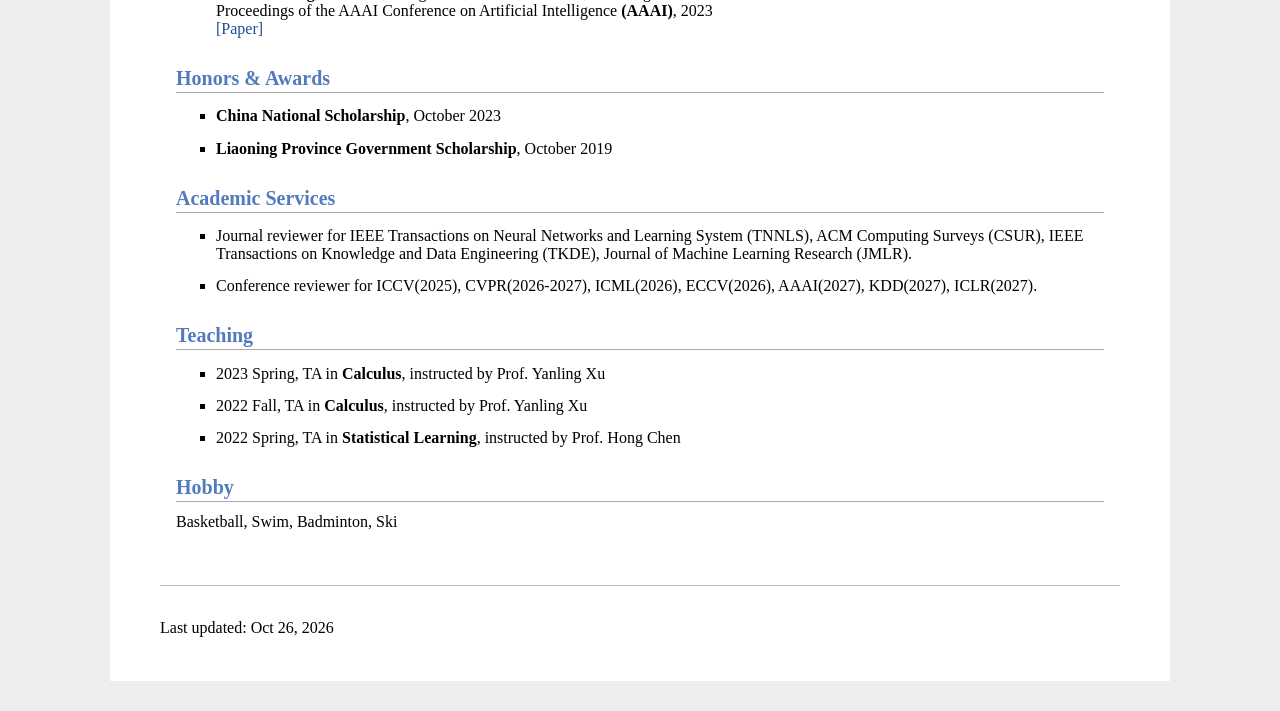
==== commit 4f34f568: "Update index.html" ====
--- a/index.html
+++ b/index.html
@@ -40,6 +40,14 @@
 
 <h2>Publications</h2>
 <ul>
+	<li>
+        <a href=''>A Stationary Dynamics Perspective on LoRA+: Theory and Evidence for Learning-Rate Ratios in Low-Rank Adaptation</a> <br>
+		<strong>Jiahuan Wang</strong>, Ziqing Wen, Ping Luo, Junlin Zeng, Dongsheng Li, Tao Sun<br>
+    </li>
+	<li>
+        <a href=''>Direction or Magnitude? Learning Scalars over Task-Calibrated Directions</a> <br>
+		Ziqing Wen, Xiaohui Song, <strong>Jiahuan Wang</strong>, Ping Luo, Junlin Zeng, Ke Chen, Haonan Lu, Dongsheng Li, Tao Sun<br>
+    </li>
 	<li>
         <a href=''>Solution-space heterogeneity shapes federated learning dynamics across partial differential equations </a> <br>
 	<a href="https://nudtpingluo.github.io/"> Ping Luo</a>, <strong>Jiahuan Wang</strong>, Ziqing Wen, Dongsheng Li, Tao Sun  <br>
@@ -127,7 +135,7 @@
 <h2>Academic Services</h2>
 <ul>
 <li> Journal reviewer for IEEE Transactions on Neural Networks and Learning System (TNNLS), ACM Computing Surveys (CSUR), IEEE Transactions on Knowledge and Data Engineering (TKDE), Journal of Machine Learning Research (JMLR).</li>
-<li> Conference reviewer for ICCV(2025), CVPR(2026), ICML(2026), ECCV(2026), AAAI(2027), KDD(2027), ICLR(2027). </li>
+<li> Conference reviewer for ICCV(2025), CVPR(2026-2027), ICML(2026), ECCV(2026), AAAI(2027), KDD(2027), ICLR(2027). </li>
 </ul>
 
 <h2>Teaching</h2>
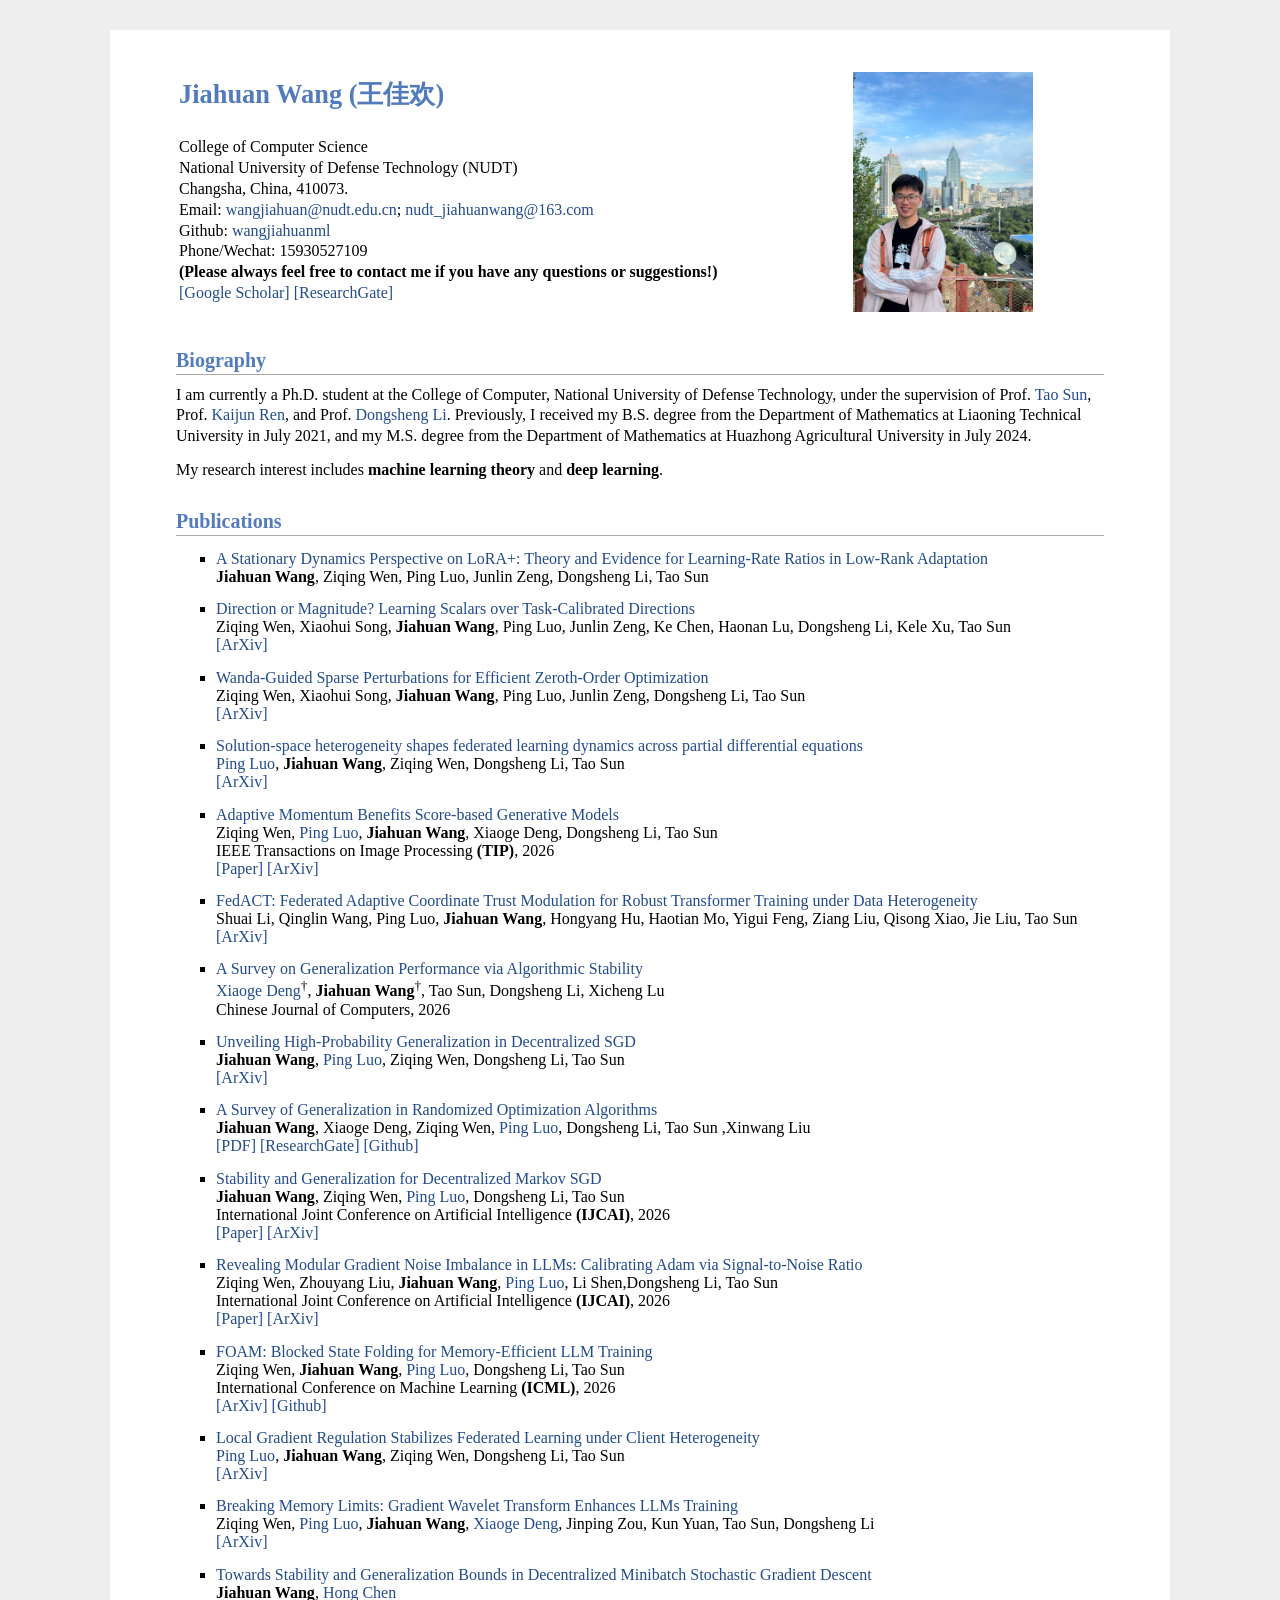
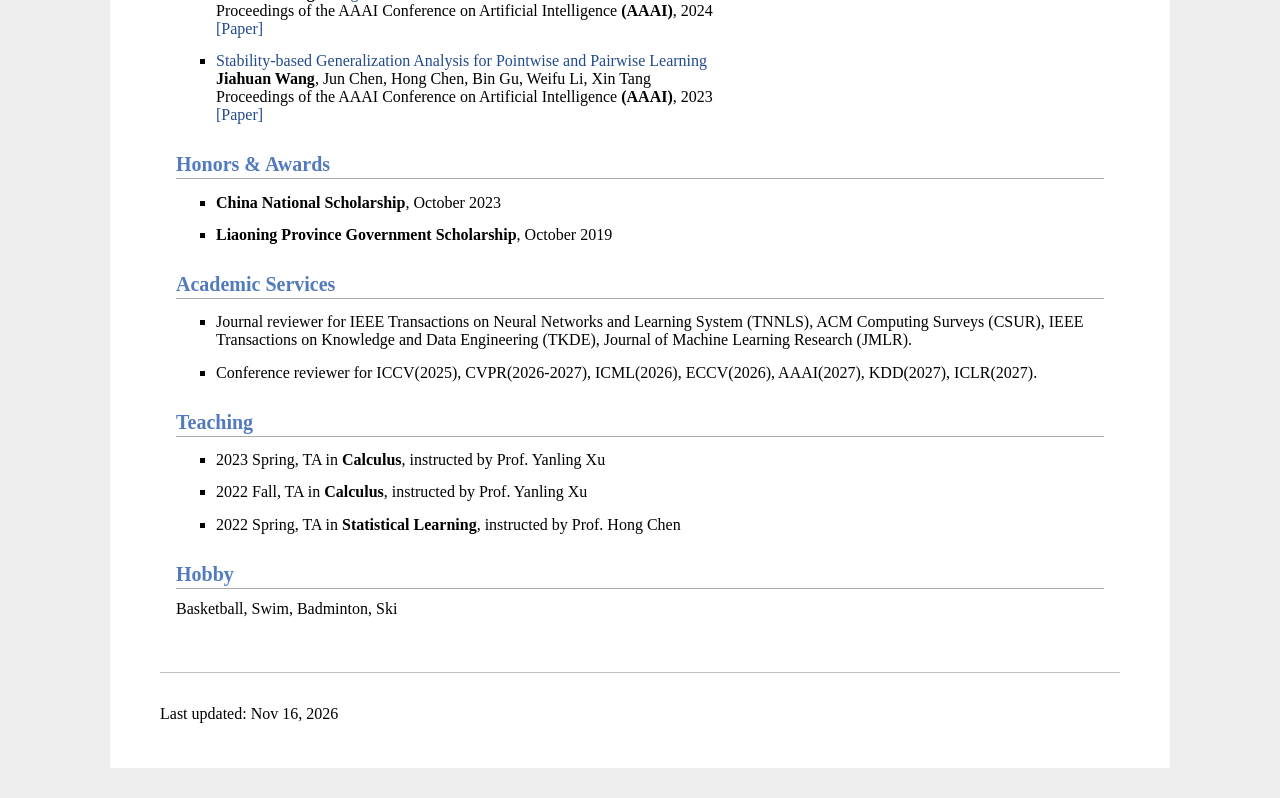
==== commit e7fed487: "Update index.html" ====
--- a/index.html
+++ b/index.html
@@ -46,7 +46,13 @@
     </li>
 	<li>
         <a href=''>Direction or Magnitude? Learning Scalars over Task-Calibrated Directions</a> <br>
-		Ziqing Wen, Xiaohui Song, <strong>Jiahuan Wang</strong>, Ping Luo, Junlin Zeng, Ke Chen, Haonan Lu, Dongsheng Li, Tao Sun<br>
+		Ziqing Wen, Xiaohui Song, <strong>Jiahuan Wang</strong>, Ping Luo, Junlin Zeng, Ke Chen, Haonan Lu, Dongsheng Li, Kele Xu, Tao Sun<br>
+		<a href='https://arxiv.org/pdf/2611.17784'>[ArXiv]</a>
+    </li>
+	<li>
+        <a href=''>Wanda-Guided Sparse Perturbations for Efficient Zeroth-Order Optimization</a> <br>
+		Ziqing Wen, Xiaohui Song, <strong>Jiahuan Wang</strong>, Ping Luo, Junlin Zeng, Dongsheng Li, Tao Sun<br>
+		<a href='https://arxiv.org/pdf/2611.16317'>[ArXiv]</a>
     </li>
 	<li>
         <a href=''>Solution-space heterogeneity shapes federated learning dynamics across partial differential equations </a> <br>
@@ -153,7 +159,7 @@
 <div id="footer">
 	<div id="footer-text"></div>
 </div>
-<p style="margin-top:30px;">Last updated: Oct 26, 2026</p>
+<p style="margin-top:30px;">Last updated: Nov 16, 2026</p>
 </body>
 
 </html>
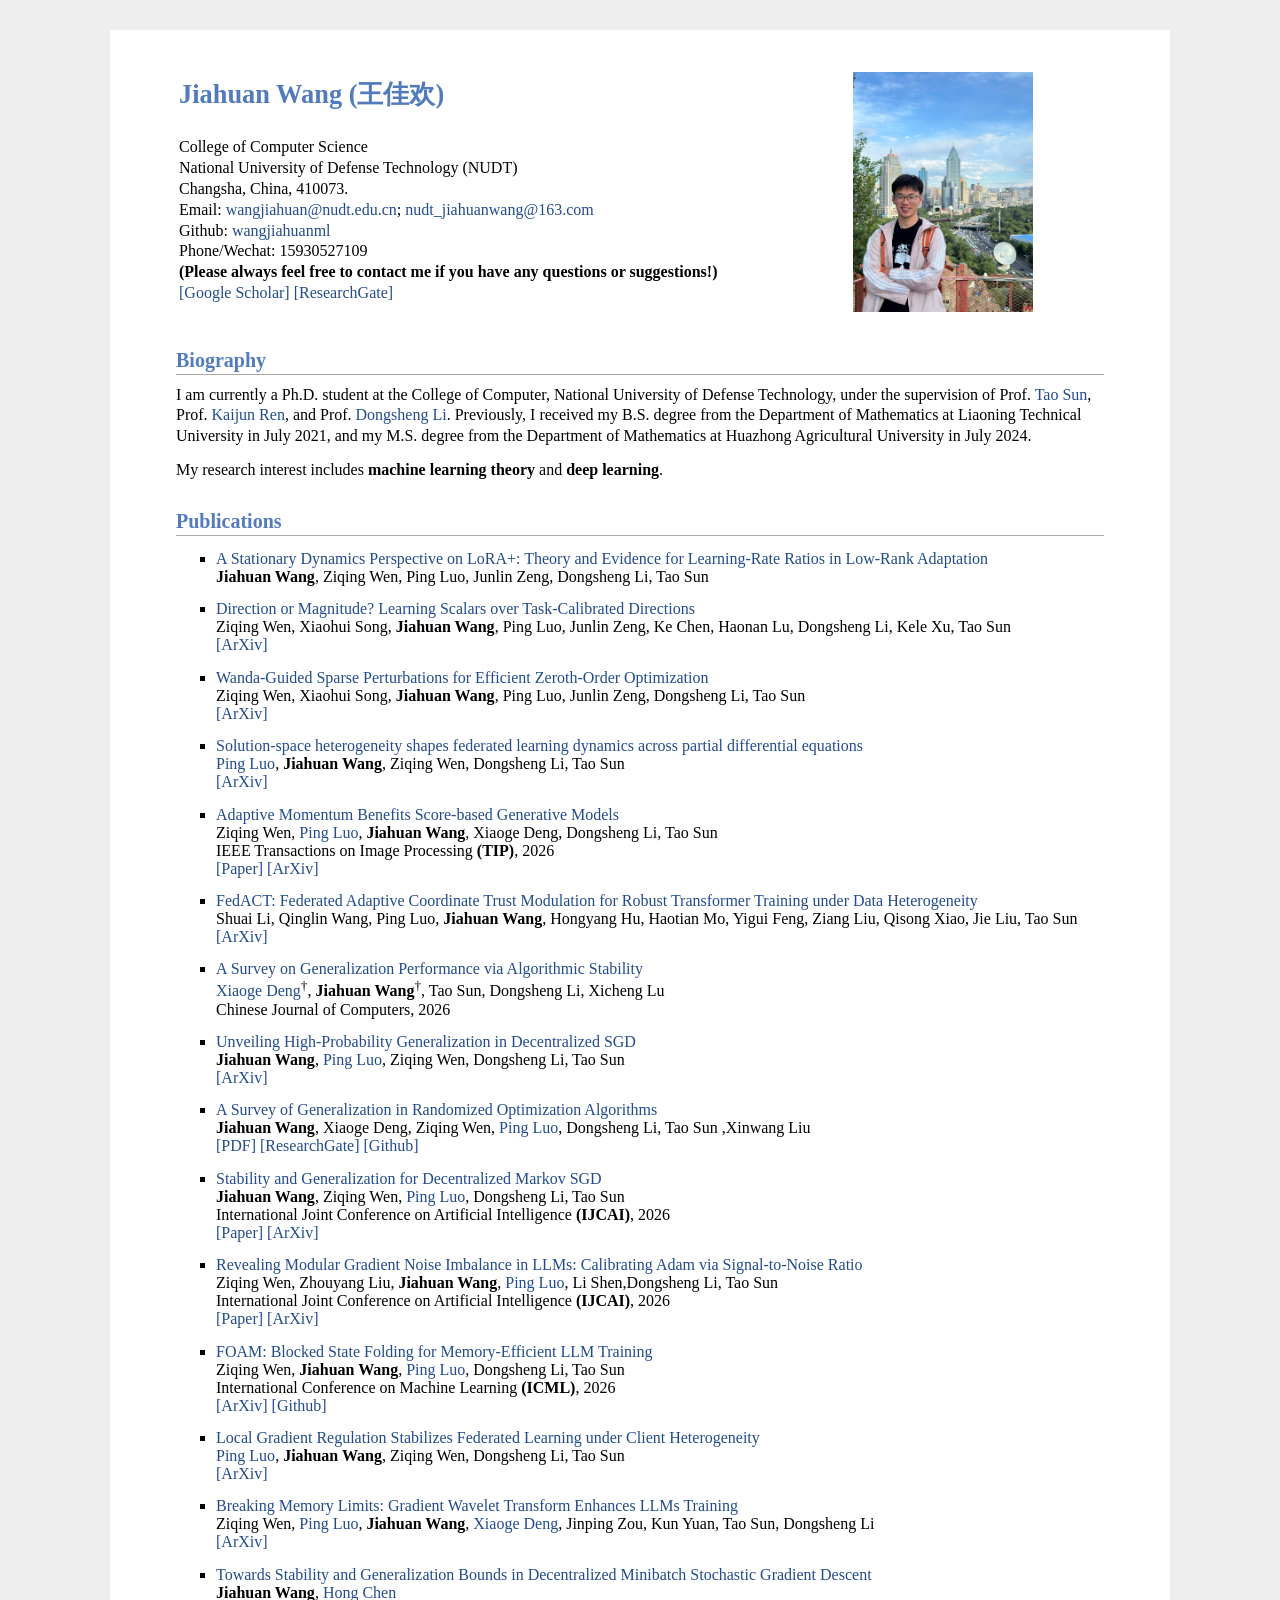
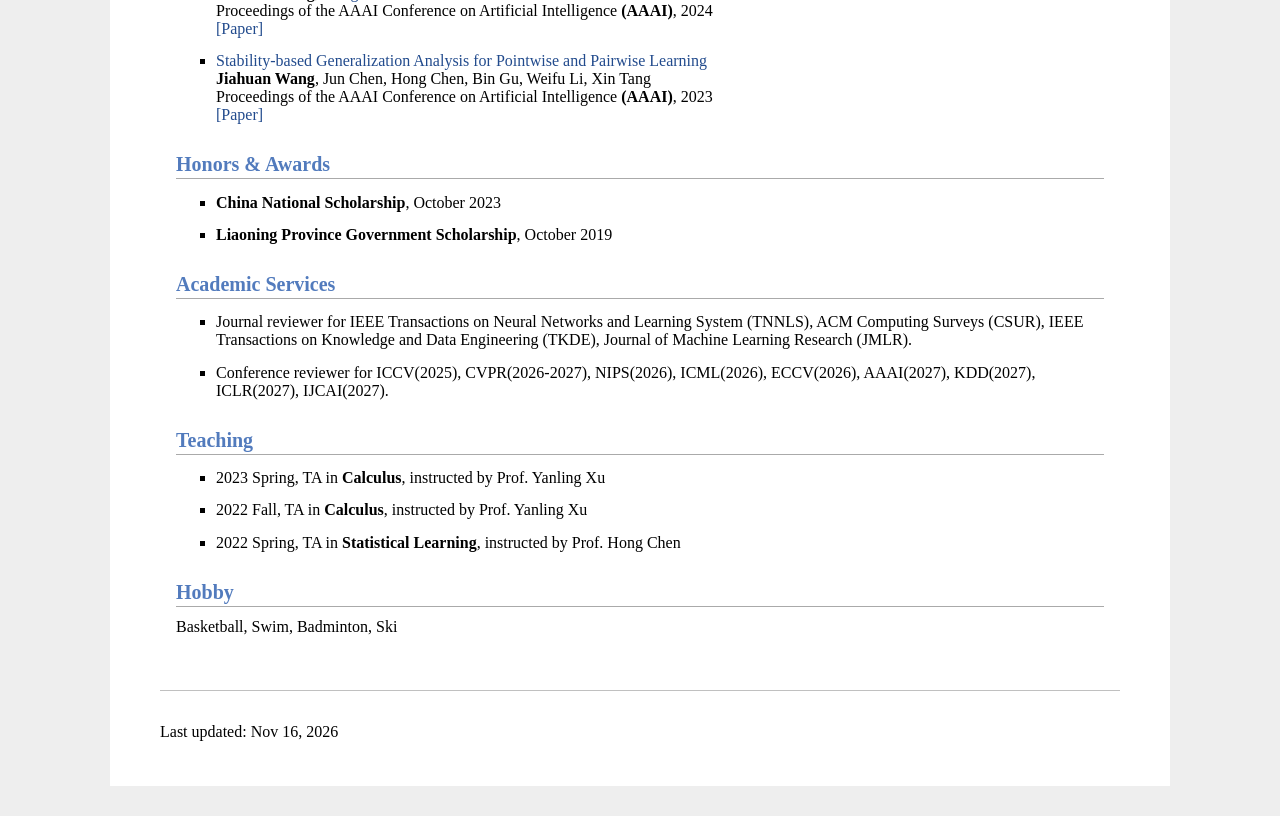
==== commit eb1b3694: "Update index.html" ====
--- a/index.html
+++ b/index.html
@@ -141,7 +141,7 @@
 <h2>Academic Services</h2>
 <ul>
 <li> Journal reviewer for IEEE Transactions on Neural Networks and Learning System (TNNLS), ACM Computing Surveys (CSUR), IEEE Transactions on Knowledge and Data Engineering (TKDE), Journal of Machine Learning Research (JMLR).</li>
-<li> Conference reviewer for ICCV(2025), CVPR(2026-2027), ICML(2026), ECCV(2026), AAAI(2027), KDD(2027), ICLR(2027). </li>
+<li> Conference reviewer for ICCV(2025), CVPR(2026-2027), NIPS(2026), ICML(2026), ECCV(2026), AAAI(2027), KDD(2027), ICLR(2027), IJCAI(2027). </li>
 </ul>
 
 <h2>Teaching</h2>
